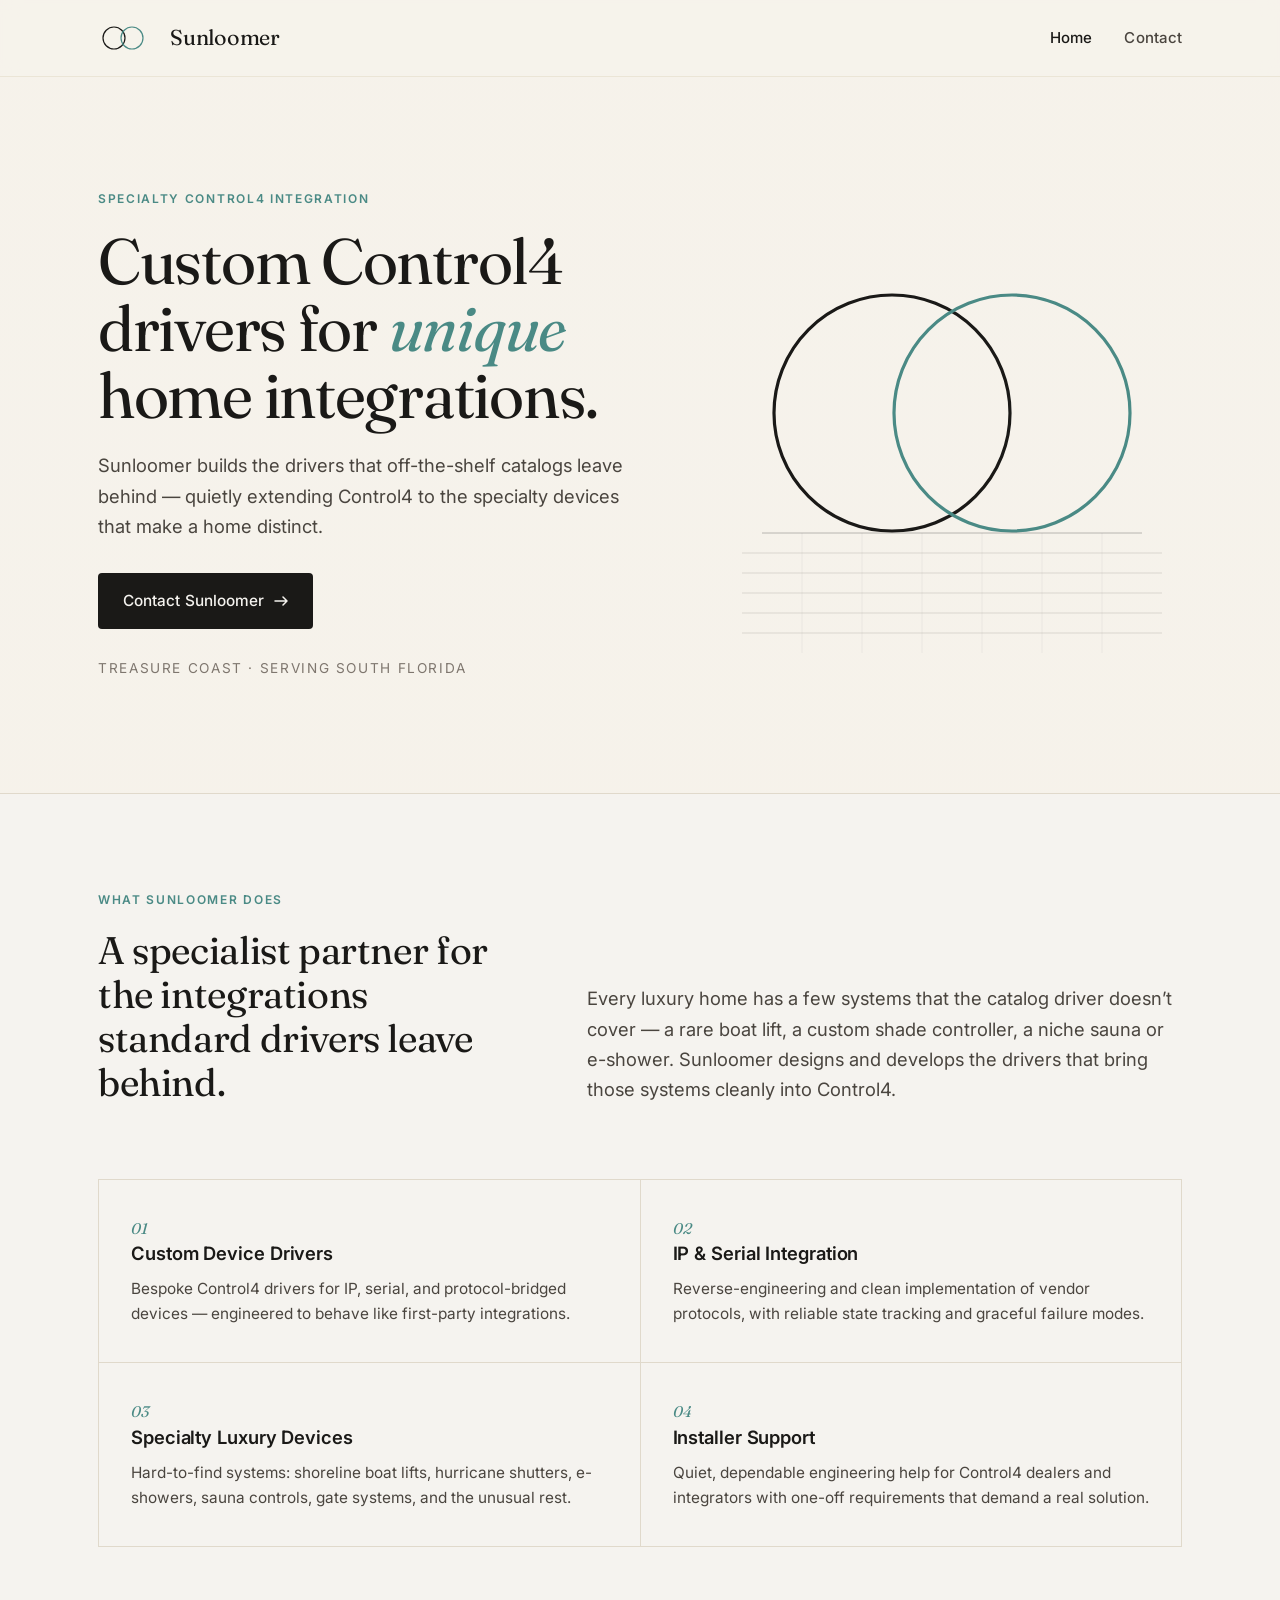
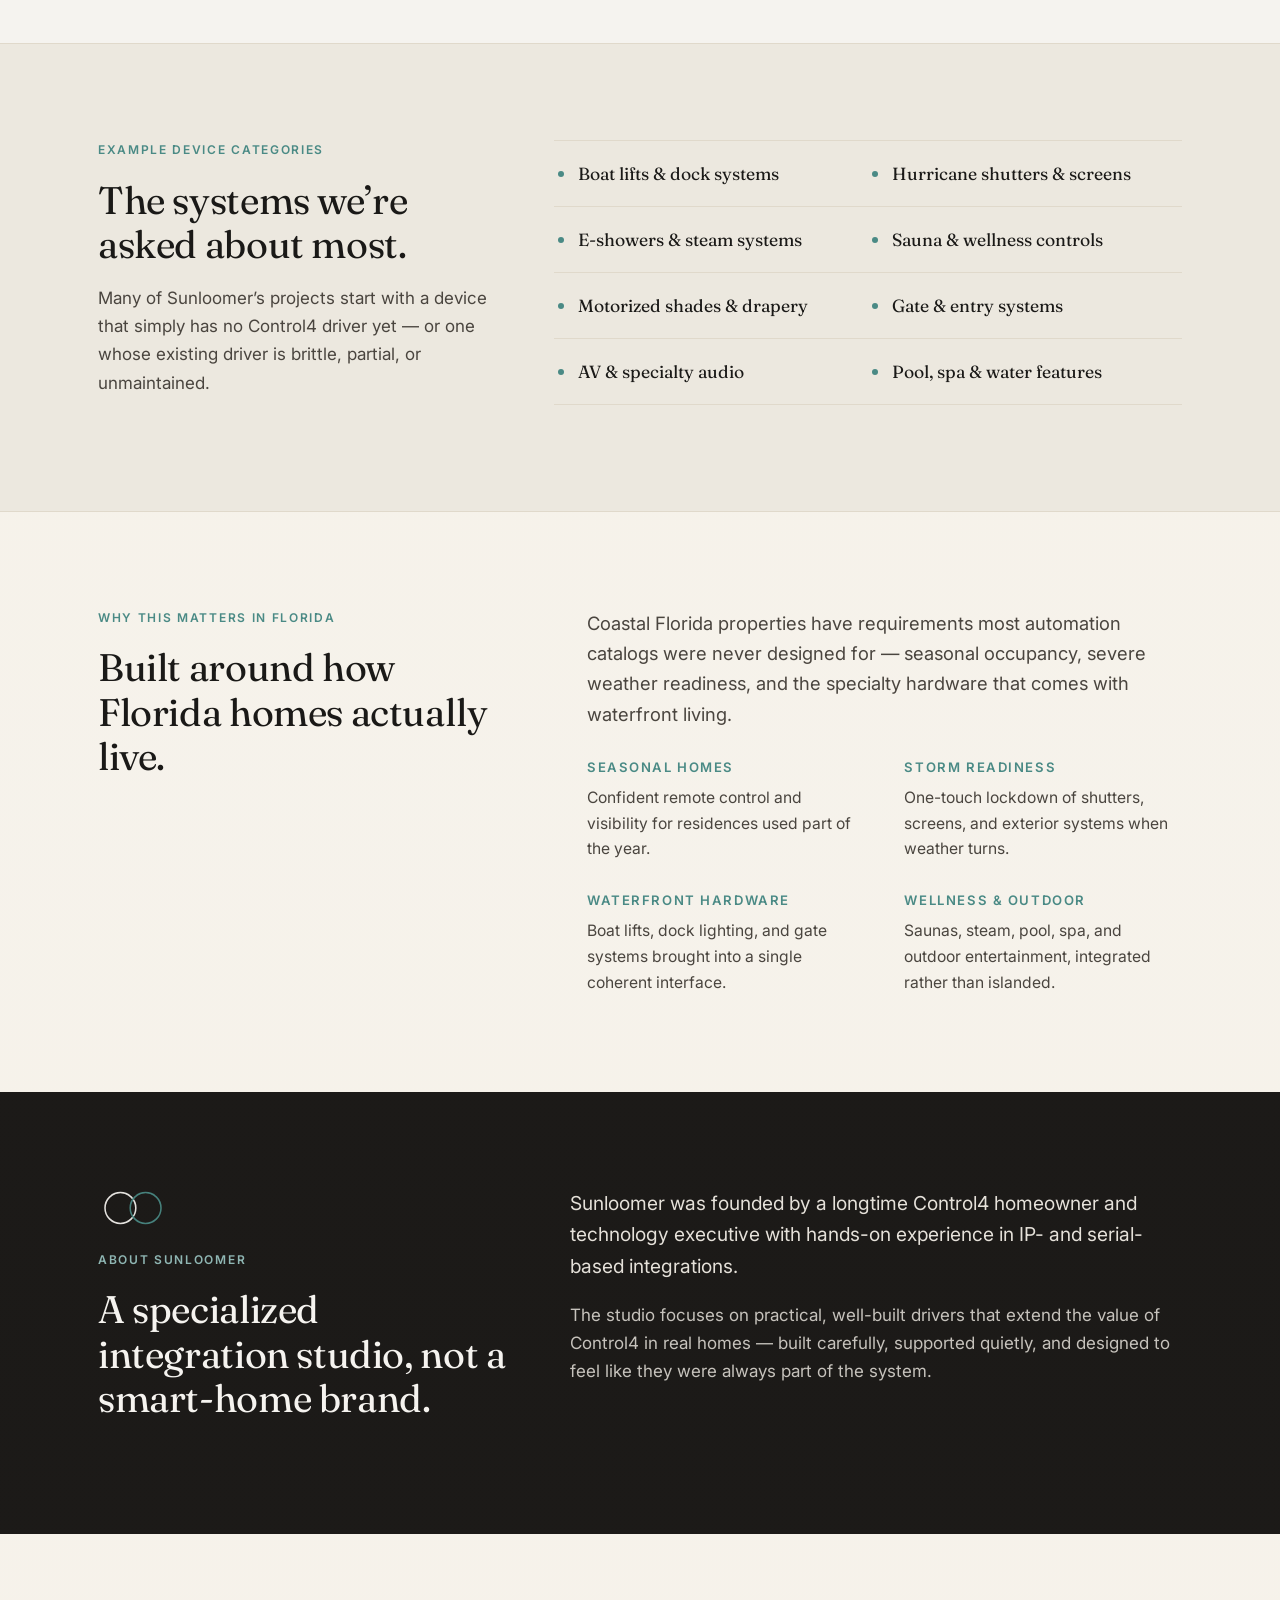
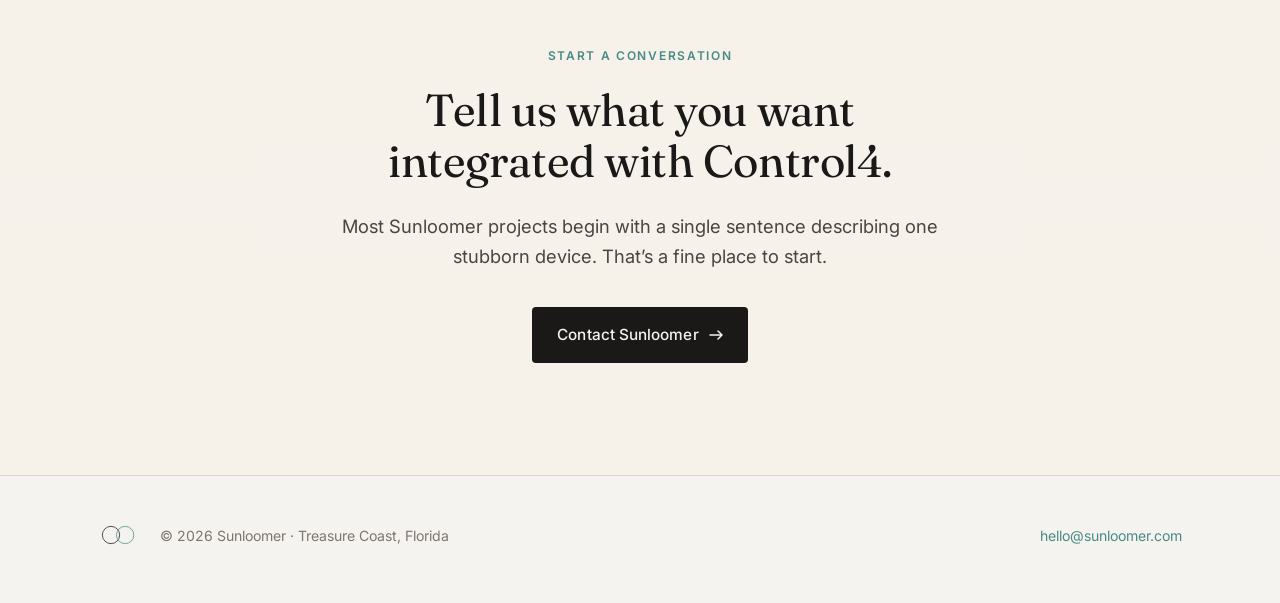
==== index.html @ 6a350783 "Web site files" ====
<!doctype html>
<html lang="en">
<head>
  <meta charset="utf-8" />
  <meta name="viewport" content="width=device-width, initial-scale=1" />
  <title>Sunloomer — Custom Control4 Drivers for Unique Home Integrations</title>
  <meta name="description" content="Sunloomer builds custom Control4 drivers for the specialty devices that off-the-shelf integrations leave behind. Based on the Treasure Coast, serving South Florida luxury homes." />
  <meta name="theme-color" content="#F6F2EA" />
  <link rel="icon" type="image/svg+xml" href="assets/sunloomer-appicon-light.svg" />
  <link rel="apple-touch-icon" href="assets/sunloomer-appicon-dark.svg" />

  <!-- Open Graph -->
  <meta property="og:title" content="Sunloomer — Custom Control4 Drivers" />
  <meta property="og:description" content="Specialty Control4 driver development for unique luxury-home integrations. Treasure Coast & South Florida." />
  <meta property="og:type" content="website" />
  <meta property="og:url" content="https://sunloomer.com/" />

  <!-- Fonts -->
  <link rel="preconnect" href="https://fonts.googleapis.com">
  <link rel="preconnect" href="https://fonts.gstatic.com" crossorigin>
  <link href="https://fonts.googleapis.com/css2?family=Fraunces:ital,opsz,wght@0,9..144,400;0,9..144,500;1,9..144,400&family=Inter:wght@400;500;600&display=swap" rel="stylesheet">

  <link rel="stylesheet" href="styles.css" />
</head>
<body>

  <!-- ============================================================ HEADER -->
  <header class="site-header">
    <div class="container nav">
      <a class="brand" href="index.html" aria-label="Sunloomer home">
        <svg class="brand-mark" viewBox="0 0 120 56" aria-hidden="true">
          <circle cx="32" cy="28" r="22" stroke="#1A1917" stroke-width="2.4" fill="none" />
          <circle cx="68" cy="28" r="22" stroke="#4A8A85" stroke-width="2.4" fill="none" />
        </svg>
        <span>Sunloomer</span>
      </a>
      <nav class="nav-links" aria-label="Primary">
        <a href="index.html" class="active">Home</a>
        <a href="contact.html">Contact</a>
      </nav>
    </div>
  </header>

  <!-- ============================================================ HERO -->
  <section class="hero">
    <div class="container hero-grid">
      <div>
        <p class="eyebrow">Specialty Control4 integration</p>
        <h1>Custom Control4 drivers for <em>unique</em> home integrations.</h1>
        <p class="lead">
          Sunloomer builds the drivers that off-the-shelf catalogs leave behind &mdash;
          quietly extending Control4 to the specialty devices that make a home distinct.
        </p>
        <a class="btn btn-primary" href="contact.html">
          Contact Sunloomer
          <svg class="arrow" width="14" height="10" viewBox="0 0 14 10" aria-hidden="true">
            <path d="M1 5h12M9 1l4 4-4 4" stroke="currentColor" stroke-width="1.5" fill="none" stroke-linecap="round" stroke-linejoin="round"/>
          </svg>
        </a>
        <p class="hero-meta">Treasure Coast &middot; Serving South Florida</p>
      </div>

      <!-- Sunloomer brand rings over architectural horizon -->
      <svg class="hero-art" viewBox="0 0 460 460" aria-hidden="true">
        <!-- Subtle horizon "loom" lines at the base -->
        <g stroke="#1A1917" stroke-width="0.7" opacity="0.18">
          <line x1="20"  y1="340" x2="440" y2="340"/>
          <line x1="20"  y1="360" x2="440" y2="360"/>
          <line x1="20"  y1="380" x2="440" y2="380"/>
          <line x1="20"  y1="400" x2="440" y2="400"/>
          <line x1="20"  y1="420" x2="440" y2="420"/>
        </g>

        <!-- Subtle vertical warp threads -->
        <g stroke="#1A1917" stroke-width="0.5" opacity="0.10">
          <line x1="80"  y1="320" x2="80"  y2="440"/>
          <line x1="140" y1="320" x2="140" y2="440"/>
          <line x1="200" y1="320" x2="200" y2="440"/>
          <line x1="260" y1="320" x2="260" y2="440"/>
          <line x1="320" y1="320" x2="320" y2="440"/>
          <line x1="380" y1="320" x2="380" y2="440"/>
        </g>

        <!-- Brand rings — scaled large as the focal element -->
        <g fill="none" stroke-width="3.2">
          <circle cx="170" cy="200" r="118" stroke="#1A1917"/>
          <circle cx="290" cy="200" r="118" stroke="#4A8A85"/>
        </g>

        <!-- Faint rule line marking the horizon below the rings -->
        <line x1="40" y1="320" x2="420" y2="320" stroke="#1A1917" stroke-width="0.8" opacity="0.35"/>
      </svg>
    </div>
  </section>

  <hr class="divider" />

  <!-- ============================================================ SERVICES -->
  <section id="services">
    <div class="container">
      <div class="services-head">
        <div>
          <p class="eyebrow">What Sunloomer does</p>
          <h2>A specialist partner for the integrations standard drivers leave behind.</h2>
        </div>
        <p class="lead">
          Every luxury home has a few systems that the catalog driver doesn&rsquo;t cover &mdash; a
          rare boat lift, a custom shade controller, a niche sauna or e-shower. Sunloomer designs
          and develops the drivers that bring those systems cleanly into Control4.
        </p>
      </div>

      <div class="cards">
        <article class="card">
          <p class="card-num">01</p>
          <h3>Custom Device Drivers</h3>
          <p>Bespoke Control4 drivers for IP, serial, and protocol-bridged devices &mdash; engineered to behave like first-party integrations.</p>
        </article>

        <article class="card">
          <p class="card-num">02</p>
          <h3>IP &amp; Serial Integration</h3>
          <p>Reverse-engineering and clean implementation of vendor protocols, with reliable state tracking and graceful failure modes.</p>
        </article>

        <article class="card">
          <p class="card-num">03</p>
          <h3>Specialty Luxury Devices</h3>
          <p>Hard-to-find systems: shoreline boat lifts, hurricane shutters, e-showers, sauna controls, gate systems, and the unusual rest.</p>
        </article>

        <article class="card">
          <p class="card-num">04</p>
          <h3>Installer Support</h3>
          <p>Quiet, dependable engineering help for Control4 dealers and integrators with one-off requirements that demand a real solution.</p>
        </article>
      </div>
    </div>
  </section>

  <!-- ============================================================ DEVICES -->
  <section class="devices">
    <div class="container devices-grid">
      <div>
        <p class="eyebrow">Example device categories</p>
        <h2>The systems we&rsquo;re asked about most.</h2>
        <p>Many of Sunloomer&rsquo;s projects start with a device that simply has no Control4 driver yet &mdash; or one whose existing driver is brittle, partial, or unmaintained.</p>
      </div>
      <ul class="device-list">
        <li>Boat lifts &amp; dock systems</li>
        <li>Hurricane shutters &amp; screens</li>
        <li>E-showers &amp; steam systems</li>
        <li>Sauna &amp; wellness controls</li>
        <li>Motorized shades &amp; drapery</li>
        <li>Gate &amp; entry systems</li>
        <li>AV &amp; specialty audio</li>
        <li>Pool, spa &amp; water features</li>
      </ul>
    </div>
  </section>

  <!-- ============================================================ FLORIDA -->
  <section class="florida">
    <div class="container florida-grid">
      <div>
        <p class="eyebrow">Why this matters in Florida</p>
        <h2>Built around how Florida homes actually live.</h2>
      </div>
      <div>
        <p class="lead">
          Coastal Florida properties have requirements most automation catalogs were never designed for &mdash;
          seasonal occupancy, severe weather readiness, and the specialty hardware that comes with waterfront living.
        </p>
        <div class="fact-grid">
          <div class="fact">
            <h4>Seasonal homes</h4>
            <p>Confident remote control and visibility for residences used part of the year.</p>
          </div>
          <div class="fact">
            <h4>Storm readiness</h4>
            <p>One-touch lockdown of shutters, screens, and exterior systems when weather turns.</p>
          </div>
          <div class="fact">
            <h4>Waterfront hardware</h4>
            <p>Boat lifts, dock lighting, and gate systems brought into a single coherent interface.</p>
          </div>
          <div class="fact">
            <h4>Wellness &amp; outdoor</h4>
            <p>Saunas, steam, pool, spa, and outdoor entertainment, integrated rather than islanded.</p>
          </div>
        </div>
      </div>
    </div>
  </section>

  <!-- ============================================================ ABOUT -->
  <section class="about">
    <div class="container about-grid">
      <div>
        <svg class="about-mark" viewBox="0 0 120 56" aria-hidden="true">
          <circle cx="32" cy="28" r="22" stroke="#F5F3EF" stroke-width="2.2" fill="none" />
          <circle cx="68" cy="28" r="22" stroke="#4A8A85" stroke-width="2.2" fill="none" />
        </svg>
        <p class="eyebrow">About Sunloomer</p>
        <h2>A specialized integration studio, not a smart-home brand.</h2>
      </div>
      <div>
        <p class="lead">
          Sunloomer was founded by a longtime Control4 homeowner and technology executive
          with hands-on experience in IP- and serial-based integrations.
        </p>
        <p>
          The studio focuses on practical, well-built drivers that extend the value of
          Control4 in real homes &mdash; built carefully, supported quietly, and designed to
          feel like they were always part of the system.
        </p>
      </div>
    </div>
  </section>

  <!-- ============================================================ CTA -->
  <section class="cta">
    <div class="container">
      <p class="eyebrow">Start a conversation</p>
      <h2>Tell us what you want integrated with Control4.</h2>
      <p class="lead">Most Sunloomer projects begin with a single sentence describing one stubborn device. That&rsquo;s a fine place to start.</p>
      <a class="btn btn-primary" href="contact.html">
        Contact Sunloomer
        <svg class="arrow" width="14" height="10" viewBox="0 0 14 10" aria-hidden="true">
          <path d="M1 5h12M9 1l4 4-4 4" stroke="currentColor" stroke-width="1.5" fill="none" stroke-linecap="round" stroke-linejoin="round"/>
        </svg>
      </a>
    </div>
  </section>

  <!-- ============================================================ FOOTER -->
  <footer class="site-footer">
    <div class="container footer-grid">
      <div class="footer-brand">
        <svg class="footer-mark" viewBox="0 0 120 56" aria-hidden="true">
          <circle cx="32" cy="28" r="22" stroke="#1A1917" stroke-width="2.2" fill="none" />
          <circle cx="68" cy="28" r="22" stroke="#4A8A85" stroke-width="2.2" fill="none" />
        </svg>
        <p>&copy; <span id="year">2026</span> Sunloomer &middot; Treasure Coast, Florida</p>
      </div>
      <p><a href="mailto:hello@sunloomer.com">hello@sunloomer.com</a></p>
    </div>
  </footer>

  <script>
    document.getElementById('year').textContent = new Date().getFullYear();
  </script>
</body>
</html>
---- styles.css ----
/* ============================================================
   Sunloomer — Quiet luxury tech, restrained and architectural
   ============================================================ */

/* ---------- Tokens ---------- */
:root {
  /* Color — aligned to Sunloomer brand SVGs */
  --sand:        #F5F3EF;   /* page background — brand light */
  --sand-deep:   #ECE8DF;   /* subtle band background */
  --paper:       #FFFFFF;   /* card surface */
  --ink:         #1A1917;   /* primary text — brand charcoal */
  --ink-soft:    #4A453F;   /* secondary text */
  --ink-mute:    #7E766E;   /* tertiary / captions */
  --rule:        #E0D9CB;   /* hairlines */
  --rule-soft:   #EBE5D6;
  --teal:        #4A8A85;   /* accent — brand teal */
  --teal-deep:   #2F6A66;   /* hover / pressed */
  --teal-soft:   #DDEAE8;   /* focus tint */

  /* Type */
  --serif: "Fraunces", "Cormorant Garamond", Georgia, serif;
  --sans:  "Inter", -apple-system, BlinkMacSystemFont, "Segoe UI", Helvetica, Arial, sans-serif;

  /* Layout */
  --container: 1140px;
  --gutter: 28px;
  --radius: 4px;

  /* Motion */
  --ease: cubic-bezier(.22,.61,.36,1);
}

/* ---------- Reset ---------- */
*, *::before, *::after { box-sizing: border-box; }
html { scroll-behavior: smooth; }
body {
  margin: 0;
  font-family: var(--sans);
  font-size: 17px;
  line-height: 1.65;
  color: var(--ink);
  background: var(--sand);
  -webkit-font-smoothing: antialiased;
  -moz-osx-font-smoothing: grayscale;
  text-rendering: optimizeLegibility;
}
img, svg { display: block; max-width: 100%; }
a { color: var(--teal); text-decoration: none; transition: color .2s var(--ease); }
a:hover { color: var(--teal-deep); }

/* ---------- Layout ---------- */
.container {
  max-width: var(--container);
  margin: 0 auto;
  padding: 0 var(--gutter);
}

section { padding: 96px 0; }
@media (max-width: 720px) { section { padding: 64px 0; } }

.eyebrow {
  font-family: var(--sans);
  font-size: 12px;
  letter-spacing: .14em;
  text-transform: uppercase;
  color: var(--teal);
  font-weight: 600;
  margin: 0 0 18px;
}

h1, h2, h3 {
  font-family: var(--serif);
  font-weight: 400;
  letter-spacing: -0.01em;
  color: var(--ink);
  margin: 0 0 18px;
}
h1 { font-size: clamp(2.4rem, 5vw, 4rem); line-height: 1.05; letter-spacing: -0.02em; }
h2 { font-size: clamp(1.7rem, 3vw, 2.4rem); line-height: 1.15; }
h3 { font-size: 1.15rem; line-height: 1.35; font-family: var(--sans); font-weight: 600; letter-spacing: -.005em; }
p  { margin: 0 0 18px; color: var(--ink-soft); }
.lead { font-size: 1.15rem; color: var(--ink-soft); max-width: 56ch; }

/* ---------- Header / Nav ---------- */
.site-header {
  position: sticky;
  top: 0;
  z-index: 50;
  background: rgba(246, 242, 234, 0.85);
  backdrop-filter: saturate(140%) blur(10px);
  -webkit-backdrop-filter: saturate(140%) blur(10px);
  border-bottom: 1px solid var(--rule-soft);
}
.nav {
  display: flex;
  align-items: center;
  justify-content: space-between;
  height: 76px;
}
.brand {
  display: inline-flex;
  align-items: center;
  gap: 12px;
  color: var(--ink);
  font-family: var(--serif);
  font-size: 1.35rem;
  letter-spacing: -0.01em;
}
.brand:hover { color: var(--ink); }
.brand-mark { width: 60px; height: 28px; }
.nav-links {
  display: flex;
  gap: 32px;
  align-items: center;
}
.nav-links a {
  color: var(--ink-soft);
  font-size: .94rem;
  font-weight: 500;
  letter-spacing: .005em;
}
.nav-links a:hover { color: var(--ink); }
.nav-links a.active { color: var(--ink); }

/* ---------- Buttons ---------- */
.btn {
  display: inline-flex;
  align-items: center;
  gap: 10px;
  padding: 14px 24px;
  font-family: var(--sans);
  font-size: .96rem;
  font-weight: 500;
  letter-spacing: .005em;
  border-radius: var(--radius);
  border: 1px solid transparent;
  cursor: pointer;
  transition: all .2s var(--ease);
}
.btn-primary {
  background: var(--ink);
  color: var(--sand);
}
.btn-primary:hover {
  background: var(--teal-deep);
  color: #fff;
  transform: translateY(-1px);
}
.btn-ghost {
  background: transparent;
  color: var(--ink);
  border-color: var(--rule);
}
.btn-ghost:hover { border-color: var(--ink); color: var(--ink); }
.btn .arrow { transition: transform .2s var(--ease); }
.btn:hover .arrow { transform: translateX(3px); }

/* ---------- Hero ---------- */
/* Photo backgrounds: swap any URL below for your own Stuart, FL imagery.
   Each rule layers a strong color overlay over the image so typography
   stays dominant. Fallback color shows if the image fails to load. */
.hero {
  padding: 112px 0 96px;
  position: relative;
  overflow: hidden;
  background-color: var(--sand);
  background-image:
    linear-gradient(180deg,
      rgba(246, 242, 234, 0.92) 0%,
      rgba(246, 242, 234, 0.78) 55%,
      rgba(246, 242, 234, 0.94) 100%),
    url("https://images.unsplash.com/photo-1507525428034-b723cf961d3e?w=2200&q=75&auto=format&fit=crop");
  background-size: cover;
  background-position: center 30%;
  background-repeat: no-repeat;
}
.hero-grid {
  display: grid;
  grid-template-columns: 1.15fr 1fr;
  gap: 64px;
  align-items: center;
}
@media (max-width: 880px) {
  .hero-grid { grid-template-columns: 1fr; gap: 40px; }
}
.hero h1 { margin-bottom: 22px; }
.hero h1 em {
  font-style: italic;
  color: var(--teal);
  font-feature-settings: "ss01";
}
.hero .lead { margin-bottom: 32px; }
.hero-meta {
  margin-top: 28px;
  font-size: .85rem;
  letter-spacing: .12em;
  text-transform: uppercase;
  color: var(--ink-mute);
}
.hero-art {
  aspect-ratio: 1 / 1;
  width: 100%;
  max-width: 460px;
  margin-left: auto;
}

/* ---------- Section dividers ---------- */
.divider {
  height: 1px;
  background: var(--rule);
  border: 0;
  margin: 0;
}

/* ---------- Services ---------- */
.services-head {
  display: grid;
  grid-template-columns: 1fr 1.4fr;
  gap: 64px;
  margin-bottom: 56px;
  align-items: end;
}
@media (max-width: 880px) {
  .services-head { grid-template-columns: 1fr; gap: 24px; margin-bottom: 40px; }
}
.cards {
  display: grid;
  grid-template-columns: repeat(2, 1fr);
  gap: 1px;
  background: var(--rule);
  border: 1px solid var(--rule);
}
@media (max-width: 720px) { .cards { grid-template-columns: 1fr; } }
.card {
  background: var(--sand);
  padding: 36px 32px;
  transition: background .25s var(--ease);
}
.card:hover { background: var(--paper); }
.card-num {
  font-family: var(--serif);
  font-style: italic;
  color: var(--teal);
  font-size: .95rem;
  margin-bottom: 18px;
}
.card h3 { margin-bottom: 10px; }
.card p { font-size: .96rem; margin: 0; }

/* ---------- Devices band ---------- */
.devices {
  background: var(--sand-deep);
  border-top: 1px solid var(--rule);
  border-bottom: 1px solid var(--rule);
}

/* ---------- Florida section (photo background) ---------- */
.florida {
  position: relative;
  background-color: var(--sand);
  background-image:
    linear-gradient(180deg,
      rgba(246, 242, 234, 0.96) 0%,
      rgba(246, 242, 234, 0.82) 50%,
      rgba(246, 242, 234, 0.96) 100%),
    url("https://images.unsplash.com/photo-1473625247510-8ceb1760943f?w=2200&q=75&auto=format&fit=crop");
  background-size: cover;
  background-position: center;
  background-repeat: no-repeat;
}
.devices-grid {
  display: grid;
  grid-template-columns: 1fr 1.6fr;
  gap: 64px;
  align-items: start;
}
@media (max-width: 880px) {
  .devices-grid { grid-template-columns: 1fr; gap: 32px; }
}
.device-list {
  display: grid;
  grid-template-columns: repeat(2, 1fr);
  list-style: none;
  margin: 0;
  padding: 0;
  border-top: 1px solid var(--rule);
}
@media (max-width: 540px) { .device-list { grid-template-columns: 1fr; } }
.device-list li {
  padding: 18px 4px;
  border-bottom: 1px solid var(--rule);
  font-family: var(--serif);
  font-size: 1.1rem;
  color: var(--ink);
  display: flex;
  align-items: baseline;
  gap: 14px;
}
.device-list li::before {
  content: "";
  flex: 0 0 6px;
  width: 6px; height: 6px;
  border-radius: 50%;
  background: var(--teal);
  transform: translateY(-3px);
}

/* ---------- Florida (two-column prose) ---------- */
.florida-grid {
  display: grid;
  grid-template-columns: 1fr 1.4fr;
  gap: 64px;
  align-items: start;
}
@media (max-width: 880px) {
  .florida-grid { grid-template-columns: 1fr; gap: 24px; }
}
.fact-grid {
  display: grid;
  grid-template-columns: repeat(2, 1fr);
  gap: 28px 40px;
  margin-top: 28px;
}
@media (max-width: 540px) { .fact-grid { grid-template-columns: 1fr; } }
.fact h4 {
  font-family: var(--sans);
  font-size: .82rem;
  letter-spacing: .12em;
  text-transform: uppercase;
  color: var(--teal);
  margin: 0 0 6px;
  font-weight: 600;
}
.fact p { margin: 0; font-size: .98rem; }

/* ---------- About (photo background, dark wash) ---------- */
.about {
  position: relative;
  background-color: var(--ink);
  background-image:
    linear-gradient(180deg,
      rgba(28, 26, 24, 0.94) 0%,
      rgba(28, 26, 24, 0.86) 50%,
      rgba(28, 26, 24, 0.94) 100%),
    url("https://images.unsplash.com/photo-1518156677180-95a2893f3e9f?w=2200&q=75&auto=format&fit=crop");
  background-size: cover;
  background-position: center 40%;
  background-repeat: no-repeat;
  color: var(--sand);
}
.about p { color: rgba(246,242,234,.78); }
.about h2 { color: var(--sand); }
.about .eyebrow { color: #8FB6B3; }
.about-grid {
  display: grid;
  grid-template-columns: 1fr 1.5fr;
  gap: 64px;
  align-items: start;
}
@media (max-width: 880px) {
  .about-grid { grid-template-columns: 1fr; gap: 24px; }
}
.about .lead { color: rgba(246,242,234,.92); font-size: 1.2rem; }
.about-mark {
  width: 84px;
  height: 40px;
  margin-bottom: 22px;
  display: block;
  opacity: .92;
}

/* ---------- CTA (subtle coastal background) ---------- */
.cta {
  text-align: center;
  padding: 112px 0;
  position: relative;
  background-color: var(--sand);
  background-image:
    linear-gradient(180deg,
      rgba(246, 242, 234, 0.95) 0%,
      rgba(246, 242, 234, 0.85) 50%,
      rgba(246, 242, 234, 0.97) 100%),
    url("https://images.unsplash.com/photo-1500530855697-b586d89ba3ee?w=2200&q=75&auto=format&fit=crop");
  background-size: cover;
  background-position: center;
  background-repeat: no-repeat;
}
.cta h2 { font-size: clamp(1.9rem, 3.6vw, 2.8rem); margin-bottom: 24px; max-width: 22ch; margin-left: auto; margin-right: auto;}
.cta .lead { margin: 0 auto 36px; }

/* ---------- Footer ---------- */
.site-footer {
  border-top: 1px solid var(--rule);
  padding: 48px 0 56px;
  background: var(--sand);
}
.footer-grid {
  display: flex;
  justify-content: space-between;
  align-items: center;
  flex-wrap: wrap;
  gap: 18px;
}
.footer-brand {
  display: flex;
  align-items: center;
  gap: 14px;
}
.footer-brand p { margin: 0; }
.footer-mark {
  width: 48px;
  height: 22px;
  flex: 0 0 48px;
  opacity: .85;
}
.site-footer p {
  margin: 0;
  font-size: .88rem;
  color: var(--ink-mute);
}

/* ---------- Contact page ---------- */
.contact-hero {
  padding: 96px 0 56px;
  background-color: var(--sand);
  background-image:
    linear-gradient(180deg,
      rgba(246, 242, 234, 0.92) 0%,
      rgba(246, 242, 234, 0.85) 60%,
      rgba(246, 242, 234, 0.98) 100%),
    url("https://images.unsplash.com/photo-1507525428034-b723cf961d3e?w=2200&q=75&auto=format&fit=crop");
  background-size: cover;
  background-position: center 40%;
  background-repeat: no-repeat;
  border-bottom: 1px solid var(--rule-soft);
}
.contact-grid {
  display: grid;
  grid-template-columns: 1fr 1.4fr;
  gap: 80px;
  align-items: start;
  padding-bottom: 96px;
}
@media (max-width: 880px) {
  .contact-grid { grid-template-columns: 1fr; gap: 48px; padding-bottom: 64px; }
}
.contact-info h3 {
  font-family: var(--sans);
  font-size: .8rem;
  letter-spacing: .14em;
  text-transform: uppercase;
  color: var(--ink-mute);
  font-weight: 600;
  margin: 0 0 8px;
}
.contact-info .info-block {
  padding: 24px 0;
  border-bottom: 1px solid var(--rule);
}
.contact-info .info-block:first-of-type { border-top: 1px solid var(--rule); }
.contact-info p {
  font-family: var(--serif);
  font-size: 1.2rem;
  color: var(--ink);
  margin: 0;
}
.contact-info a { color: var(--ink); }
.contact-info a:hover { color: var(--teal); }

/* ---------- Form ---------- */
form { display: grid; gap: 22px; }
.form-row {
  display: grid;
  grid-template-columns: 1fr 1fr;
  gap: 22px;
}
@media (max-width: 600px) { .form-row { grid-template-columns: 1fr; } }
.field { display: flex; flex-direction: column; gap: 8px; }
.field label {
  font-size: .82rem;
  letter-spacing: .08em;
  text-transform: uppercase;
  color: var(--ink-mute);
  font-weight: 600;
}
.field input,
.field select,
.field textarea {
  font-family: var(--sans);
  font-size: 1rem;
  color: var(--ink);
  background: var(--paper);
  border: 1px solid var(--rule);
  border-radius: var(--radius);
  padding: 14px 16px;
  transition: border-color .2s var(--ease), box-shadow .2s var(--ease);
}
.field textarea { resize: vertical; min-height: 140px; }
.field input:focus,
.field select:focus,
.field textarea:focus {
  outline: none;
  border-color: var(--teal);
  box-shadow: 0 0 0 3px var(--teal-soft);
}
.form-note {
  font-size: .85rem;
  color: var(--ink-mute);
  margin: 0;
}
.form-actions { display: flex; align-items: center; justify-content: space-between; gap: 16px; flex-wrap: wrap; }

/* ---------- Utility ---------- */
.no-bullets { list-style: none; padding: 0; margin: 0; }
.muted { color: var(--ink-mute); }
.measure { max-width: 60ch; }
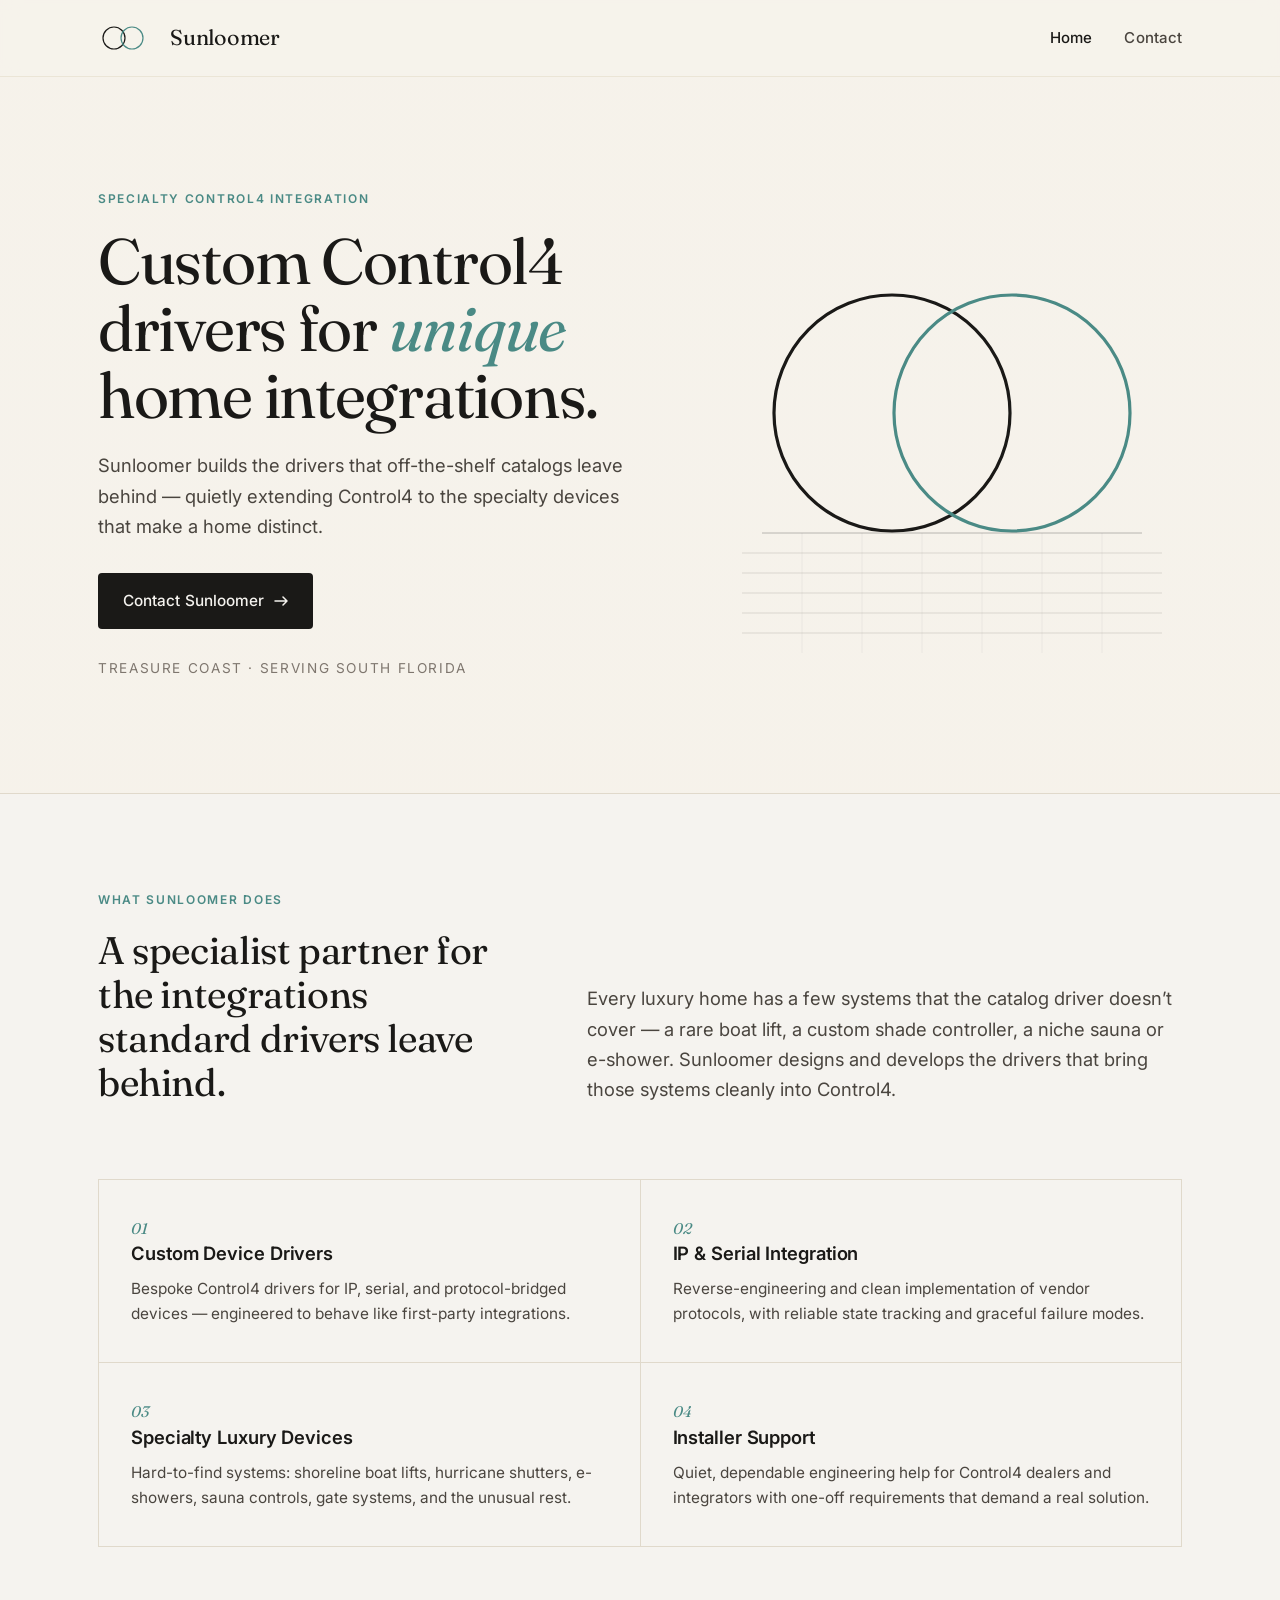
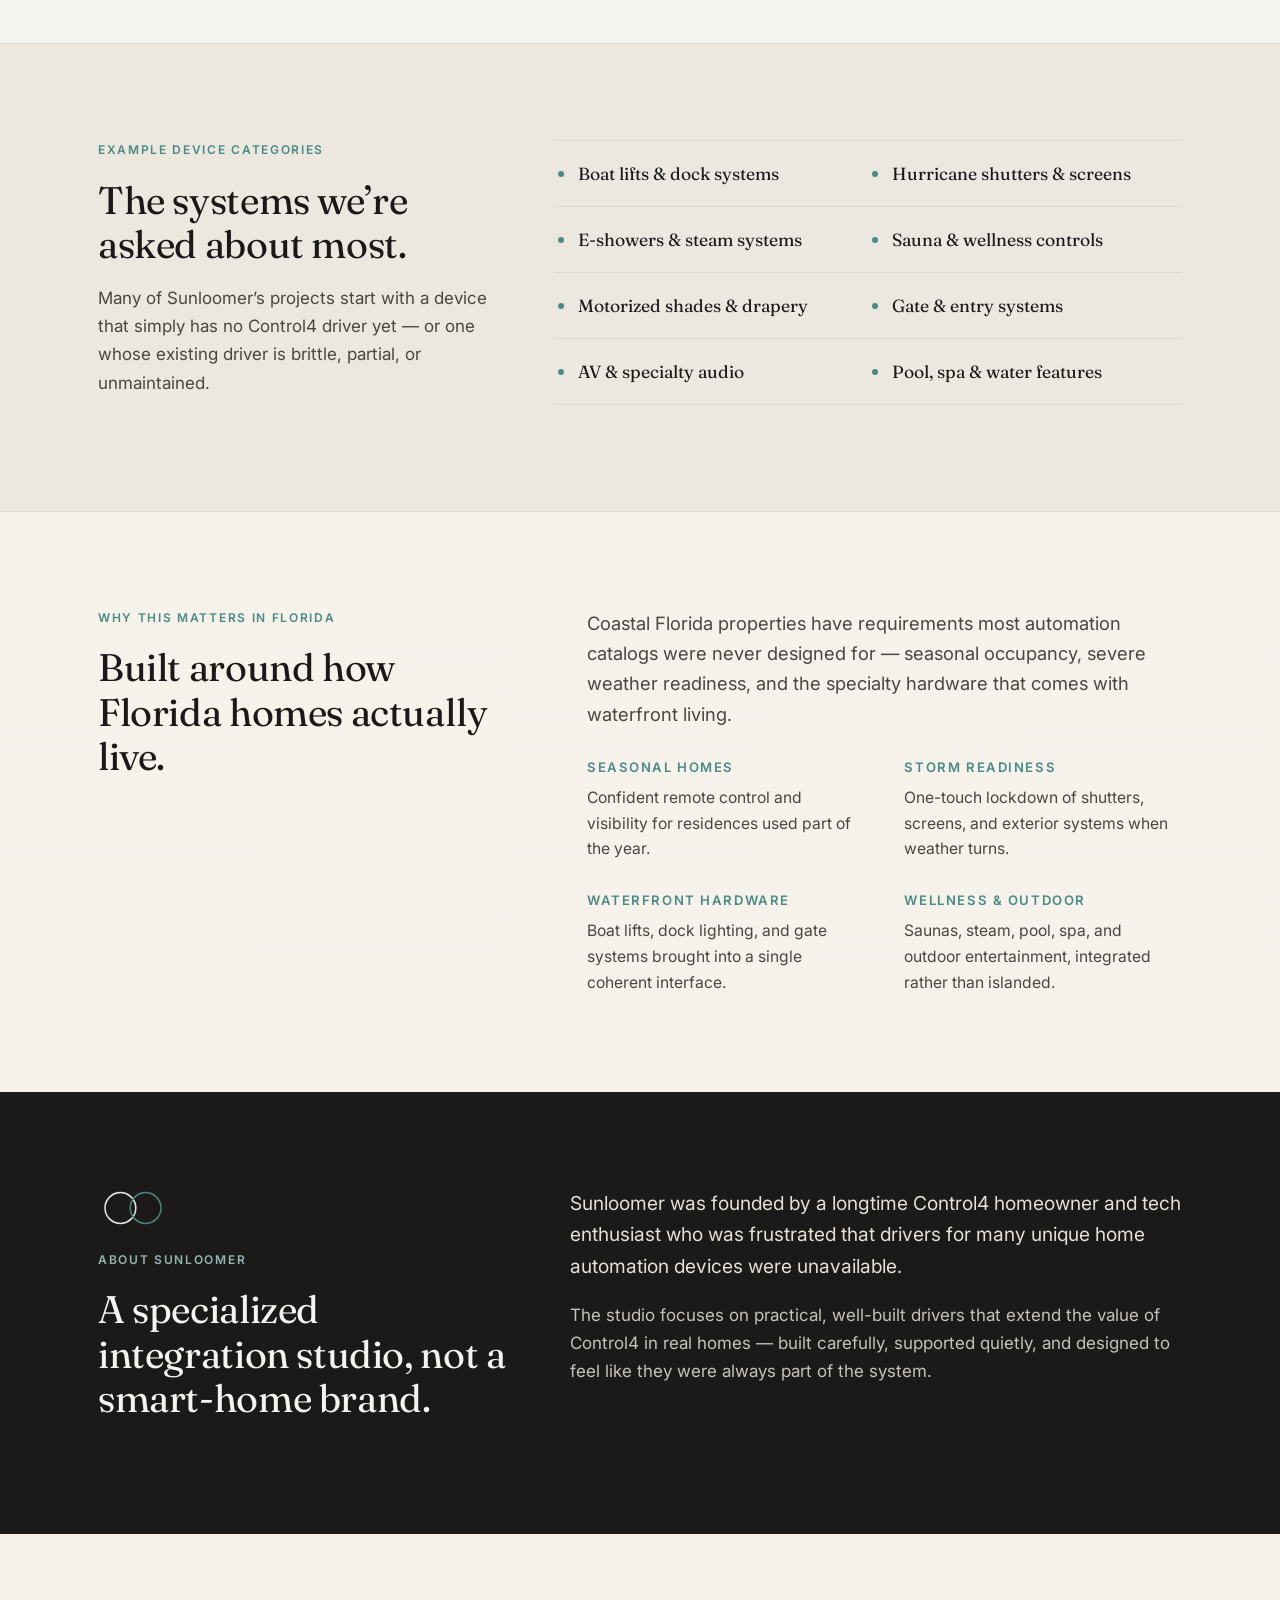
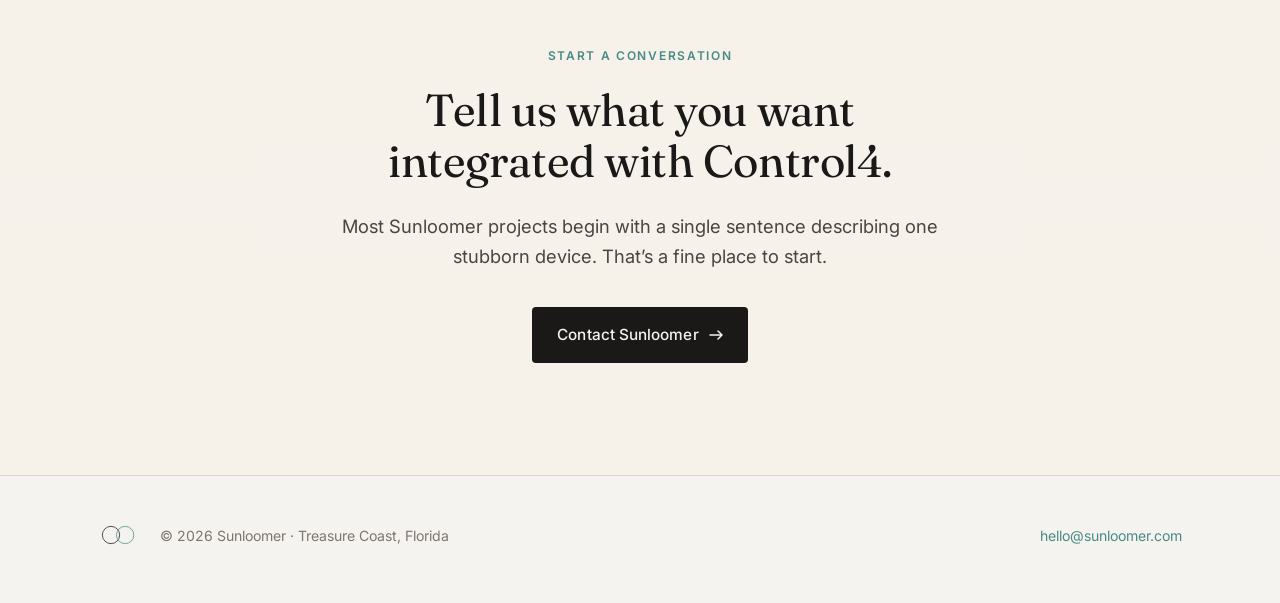
==== commit a6070245: "Update index.html" ====
--- a/index.html
+++ b/index.html
@@ -206,8 +206,9 @@
       </div>
       <div>
         <p class="lead">
-          Sunloomer was founded by a longtime Control4 homeowner and technology executive
-          with hands-on experience in IP- and serial-based integrations.
+          Sunloomer was founded by a longtime Control4 homeowner and tech enthusiast
+          who was frustrated that drivers for many unique home automation devices
+          were unavailable.
         </p>
         <p>
           The studio focuses on practical, well-built drivers that extend the value of
